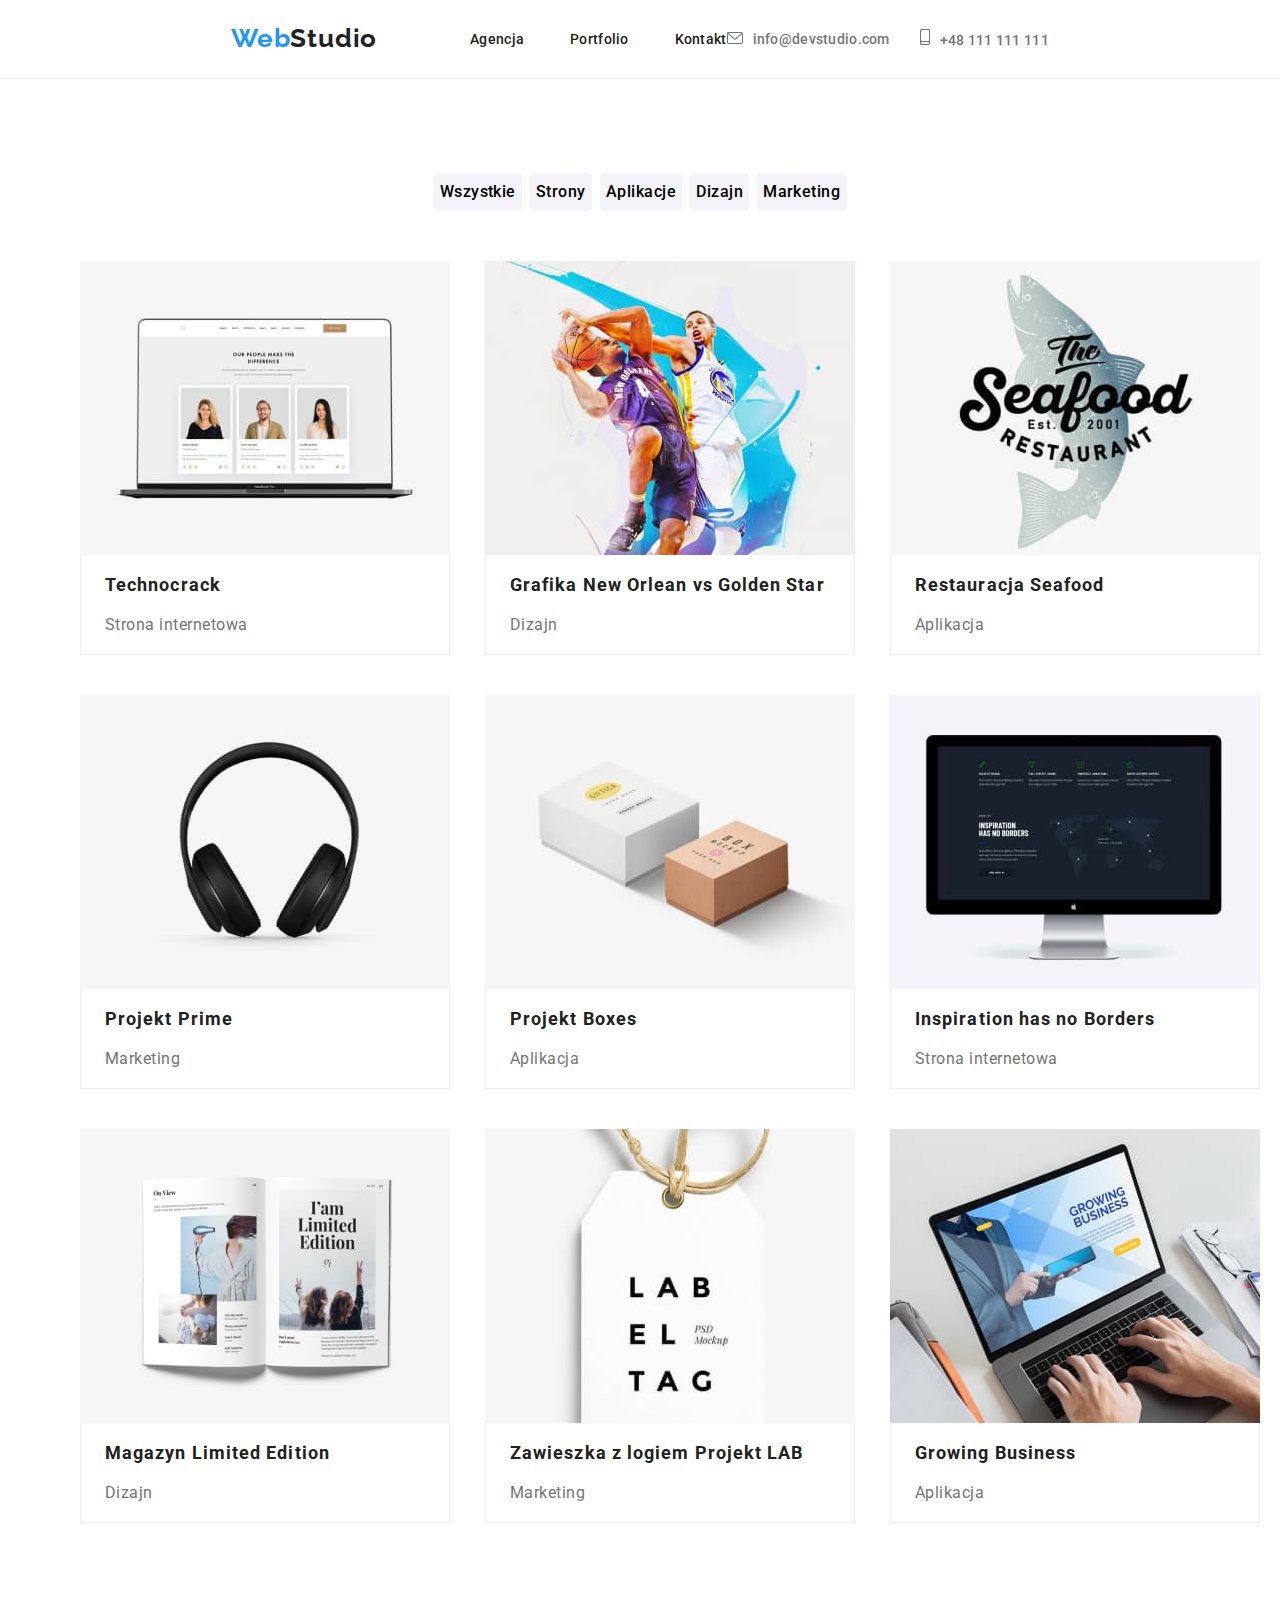
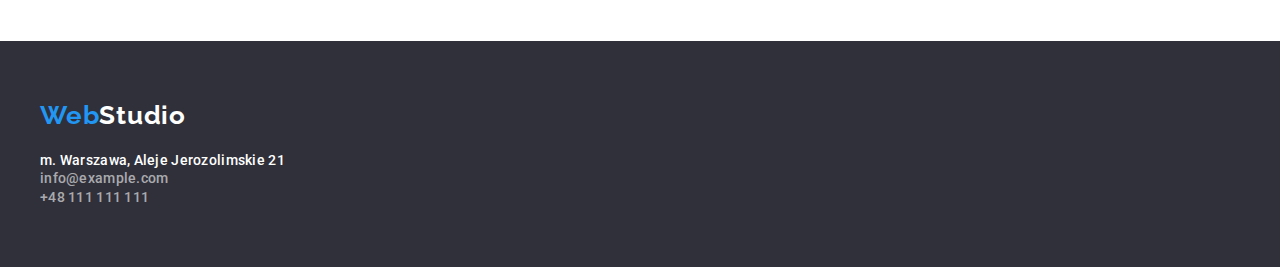
==== portfolio.html @ 0b1e1c38 "nagłówek" ====
<!DOCTYPE html>
<html lang="en">
<head>
    <meta charset="UTF-8">
    <meta http-equiv="X-UA-Compatible" content="IE=edge">
    <meta name="viewport" content="width=device-width, initial-scale=1.0">
    <title>Studio</title>
    <link rel="stylesheet" href="https://cdnjs.cloudflare.com/ajax/libs/modern-normalize/1.0.0/modern-normalize.min.css">
    <link rel="stylesheet" href="css/styles.css">
    <link rel="preconnect" href="https://fonts.googleapis.com">
    <link rel="preconnect" href="https://fonts.gstatic.com" crossorigin>
    <link href="https://fonts.googleapis.com/css2?family=Raleway:wght@700&family=Roboto:wght@400;500;700;900&display=swap" rel="stylesheet">
</head>
<body>
    <header class="head">
        <div class="container">
            <div class="logo">
                <a class="logo-black" href="index.html"><span class="logo-blue">Web</span>Studio</a>
            </div>
            <nav class="navigation">
                <ul class="navigation-list">
                    <li class="navigation-list-item"><a class="navigation-list-item-link" href="index.html">Agencja</a></li>
                    <li class="navigation-list-item"><a class="navigation-list-item-link" href="portfolio.html">Portfolio</a></li>
                    <li class="navigation-list-item"><a class="navigation-list-item-link" href="#">Kontakt</a></li>
                </ul>
            </nav>
            <a class="head-adress-link" href="mailto:info@devstudio.com">
                <svg class="head-icon" width="16" height="12">
                    <use href="../images/sprite.svg#icon-icon1head1" id="icon-icon1head1"></use>
                </svg>info@devstudio.com
            </a>
            <a class="head-adress-link" href="tel:+48111111111">
                <svg class="head-icon" width="10" height="16">
                     <use href="../images/sprite.svg#icon-icon1head2" id="icon-icon1head2"></use>
                 </svg>+48 111 111 111
            </a>
        </div>
    </header>
    <main>
<!--division:Buttons-->
        <section class="menu-buttons">
            <div class="container">
                <ul class="menu-buttons-list">
                    <li class="menu-buttons-list-item"><button class="button-portfolio" type="button">Wszystkie</button></li>
                    <li class="menu-buttons-list-item"><button class="button-portfolio" type="button">Strony</button></li>
                    <li class="menu-buttons-list-item"><button class="button-portfolio" type="button">Aplikacje</button></li>
                    <li class="menu-buttons-list-item"><button class="button-portfolio" type="button">Dizajn</button></li>
                    <li class="menu-buttons-list-item"><button class="button-portfolio" type="button">Marketing</button></li>
                </ul>
            </div>
        </section>
<!--division:Portfolio-->
        <section class="portfolio">   
            <div class="container">
                <ul class="portfolio-list">
                    <li class="portfolio-list-item">
                        <figure class="portfolio-list-item-tab">
                            <img class="portfolio-photo" src="images/img1computer.jpg" alt="Strona internetowa Technocrack" width='370' height='294'>
                            <figcaption class="portfolio-border">
                                <p class="portfolio-example">Technocrack</p>    
                                <p class="portfolio-description">Strona internetowa</p>
                            </figcaption>
                        </figure>
                    </li>
                    <li class="portfolio-list-item">
                        <figure class="portfolio-list-item-tab">
                            <img class="portfolio-photo" src="images/img2sport.jpg" alt="Grafika New Orlean vs Golden Star" width='370' height='294'>
                            <figcaption class="portfolio-border">
                                <p class="portfolio-example">Grafika New Orlean vs Golden Star</p>
                                <p class="portfolio-description">Dizajn</p>
                            </figcaption>
                        </figure>
                    </li>
                    <li class="portfolio-list-item">
                        <figure class="portfolio-list-item-tab">
                            <img class="portfolio-photo" src="images/img3fish.jpg" alt="Logo Restauracji Seafood" width='370' height='294'>
                            <figcaption class="portfolio-border">
                                <p class="portfolio-example">Restauracja Seafood</p>
                                <p class="portfolio-description">Aplikacja</p>
                            </figcaption>
                        </figure>
                    </li>
                    <li class="portfolio-list-item">
                        <figure class="portfolio-list-item-tab">
                            <img class="portfolio-photo" src="images/img4headphone.jpg" alt="Słuchwki - Projekt Prime" width='370' height='294'>
                            <figcaption class="portfolio-border">
                                <p class="portfolio-example">Projekt Prime</p>
                                <p class="portfolio-description">Marketing</p>
                                </figcaption>
                        </figure>
                    </li>
                    <li class="portfolio-list-item">
                        <figure class="portfolio-list-item-tab">
                            <img class="portfolio-photo" src="images/img5boxes.jpg" alt="Pudełka - Projekt Boxes" width='370' height='294'>
                            <figcaption class="portfolio-border">
                                <p class="portfolio-example" >Projekt Boxes</p>
                                <p class="portfolio-description">Aplikacja</p>
                            </figcaption>
                        </figure>
                    </li> 
                    <li class="portfolio-list-item">
                        <figure class="portfolio-list-item-tab">
                            <img class="portfolio-photo" src="images/img6monitor.jpg" alt=">Na ekranie monitora strona Projektu Inspiration has no Borders" width='370' height='294'>
                            <figcaption class="portfolio-border">
                                <p class="portfolio-example">Inspiration has no Borders</p>
                                <p class="portfolio-description">Strona internetowa</p>
                            </figcaption>
                        </figure>
                    </li>
                    <li class="portfolio-list-item">
                        <figure class="portfolio-list-item-tab">
                            <img class="portfolio-photo" src="images/img7book.jpg" alt="Otwarty magazyn Limited Edition" width='370' height='294'>
                            <figcaption class="portfolio-border">
                                <p class="portfolio-example">Magazyn Limited Edition</p>
                                <p class="portfolio-description">Dizajn</p>
                            </figcaption>
                        </figure>
                    </li>
                    <li class="portfolio-list-item">
                        <figure class="portfolio-list-item-tab">
                            <img class="portfolio-photo" src="images/img8label.jpg" alt="Zawieszka z logiem Projekt LAB" width='370' height='294'>
                            <figcaption class="portfolio-border">
                                <p class="portfolio-example">Zawieszka z logiem Projekt LAB</p>
                                <p class="portfolio-description">Marketing</p>
                            </figcaption>
                        </figure>
                    </li>
                    <li class="portfolio-list-item">
                        <figure class="portfolio-list-item-tab">
                            <img class="portfolio-photo" src="images/img9computer2.jpg" alt="Logotyp Growing Business na ekranie monitora" width='370' height='294'>
                            <figcaption class="portfolio-border">
                                <p class="portfolio-example">Growing Business</p>
                                <p class="portfolio-description">Aplikacja</p>
                            </figcaption>
                        </figure>
                    </li>
                </ul>
            </div>
        </section>
    </main>
    <!--FOOTER-->
    <footer class="foot">
        <div class="container">
            <section>
                <div class="logo-foot">
                    <a class="logo-white" href="index.html"><span class="logo-blue">Web</span>Studio</a>
                </div>
                <address>
                    <ul class="foot-list">
                        <li><a class="foot-adress" href="https://goo.gl/maps/iG8N9iNhBNZRM3RP8">m. Warszawa, Aleje Jerozolimskie 21</a></li>
                        <li><a class="foot-mail" href="mailto:info@example.com">info@example.com</a></li>
                        <li><a class="foot-phone-number" href="tel:+48111111111">+48 111 111 111</a></li>
                    </ul>
                </address>
            </section>
        </div>
    </footer>
</body>
</html>
---- css/styles.css ----
:root {
  --main-font: "Roboto", sans-serif;
  --secondary-font: "Raleway", sans-serif;
  --main-color: #212121;
  --secondary-color: #2196f3;
  --white-color: #ffffff;
  --grey-color: #757575;
  --background-color: #2f303a;
  --second-background-color: #F5F4FA;
  --footer-color: rgba(255, 255, 255, 0.6);
  --button-background-color: #f5f4fa;
  --main-button-box-shadow: 0px 4px 4px rgba(0, 0, 0, 0.15);
  --menu-button-box-shadow: 0px 3px 1px rgba(0, 0, 0, 0.1),
    0px 1px 2px rgba(0, 0, 0, 0.08),
    0px 2px 2px rgba(0, 0, 0, 0.12);
  --white-border-color: #eeeeee;
  --caption-shadow: rgba(0, 0, 0, 0.12),
    0px 1px 1px rgba(0, 0, 0, 0.14),
    0px 2px 1px rgba(0, 0, 0, 0.2);
}
body {
  font-family: var(--main-font);
  color: var(--main-color);
  font-style: normal;
  align-items: center;
}
h1,
h2,
h3,
h4,
h5,
h6 {
  margin: 0;
  padding: 0;
}

ul {
  padding: 0;
  margin: 0;
}

p {
  padding: 0;
  margin: 0;
}

img {
  display: block;
}
.container {
  width: 1200px;
  margin: 0 auto;
  align-items: center;
  justify-content: center
}
/*=====HEADER=====*/

.head {
  border-bottom: 1px solid var(--white-border-color)
}

.head .container{
  display: flex;
  align-items: center;
  
  margin-left:auto;
}
.logo {
  margin-right: 93px;
  padding-top: 24px;
  padding-bottom: 24px;  
 }
.logo-black {
  font-family: var(--secondary-font);
  font-weight: 700;
  font-size: 26px;
  line-height: 1,192;
  letter-spacing: 0.03em;
  text-decoration: none;
  color: var(--main-color);
}
.logo-blue {
  font-family: var(--secondary-font);
  font-weight: 700;
  font-size: 26px;
  line-height: 1,192;
  letter-spacing: 0.03em;
  text-decoration: none;
  color: var(--secondary-color);
}
.navigation {
  display: flex;
}
.navigation-list {
  list-style-type: none;
  text-decoration: none;
  display: flex;
  color: var(--main-color);
  }
.navigation-list .navigation-list-item:not(:last-child) {
  margin-right: 46px;
}
.navigation-list-item-link {
  font-weight: 500;
  font-size: 14px;
  line-height: 1,142;
  letter-spacing: 0.02em;
  text-decoration: none;
  color: var(--main-color);
}
.navigation-list-item-link:hover,
.navigation-list-item-link:focus,
.navigation-list-item-link:active {
  color: var(--secondary-color);
  text-decoration: none;
}
.head-adress{
  display: flex;
  padding-left: 345px;
  align-items: center;
  }
.head-adress-link:not(:last-child) {
  margin-right: 30px;
}
.head-adress-link {
  font-weight: 500;
  font-size: 14px;
  line-height: 1,142;
  letter-spacing: 0.02em;
  text-decoration: none;
  color: var(--grey-color);
}
.head-adress-link:hover,
.head-adress-link:focus,
.head-adress-link:active {
  color: var(--secondary-color);
}
.head-icon {
  display: inline-flex;
  align-items: center;
  justify-content: center;
  fill: var(--grey-color);
  margin-right: 10px;
}
.head-icon:hover,
.head-icon:focus {
  fill: var(--secondary-color);
}

/*====H2 to section=====*/

.heading-second-level {
  font-weight: 700;
  font-size: 36px;
  line-height: 1.143;
  padding-top: 94px;
  padding-bottom: 50px;
  list-style-type: none;
  text-decoration: none;
  padding-top: 94px;
  
}
/*=====section:EFEKTYWNE ROZWIĄZANIA DLA WASZEGO BIZNESU=======*/

.hero {
  background-color: var(--background-color);
  display: flex;
  padding-top: 200px;
  padding-bottom: 200px;
}
.hero .hero-content-title {
  width: 696px;
  text-align: center;
  margin-left: auto;
  margin-right: auto;
}
.hero-content {
  text-decoration: none;
  }
.hero-content-title {
  font-weight: 900;
  font-size: 44px;
  line-height: 1.363;
   letter-spacing: 0.06em;
  text-decoration: none;
  text-transform: uppercase;
  color: var(--white-color);
  
  padding-bottom: 30px; 
}
.hero-content-button {
  font-weight: 700;
  font-size: 16px;
  line-height: 1,185;
  width: 200px;
  height: 50px;
  color: var(--white-color);
  background-color: var(--secondary-color);
  box-shadow: var(--main-button-box-shadow);
  border-radius: 4px;
  border-style: none;
  cursor: pointer;
  align-items: center;
  text-align: center;
  display: block;
  letter-spacing: 0.06em;
  margin-right:auto;
    margin-left:auto;
  }

/*======division:paragraphs=======*/

.paragraphs {
  padding-top: 94px;
 }
.paragraphs-list {
  list-style-type: none;
  text-decoration: none;
  display: flex;
  justify-content: space-evenly;
}
.paragraphs-list-item {
  padding-right: 15px;
  padding-left: 15px;
}
.paragraphs-list-item-title {
  font-weight: 700;
  font-size: 14px;
  line-height: 1.143;
  text-transform: uppercase;
  letter-spacing: 0.03em;
}
.paragraphs-list-item-content {
  font-size: 14px;
  line-height: 1.714;
  text-transform: none;
  letter-spacing: 0.03em;
  color: var(--grey-color);
  margin-top: 10px;
}
/*======section:Czym się zajmujemy=======*/

.about-us-heading-second-level {
  font-weight: 700;
  font-size: 36px;
  line-height: 1.167;
  padding-top: 94px;
  padding-bottom: 50px;
  margin: 0 auto;
  list-style-type: none;
  text-decoration: none;
  padding-top: 94px;
  padding-left: 424px;
}
.about-us-title {
  font-weight: 700;
  font-size: 36px;
  line-height: 1.167;
  list-style-type: none;
  text-decoration: none;
  align-items: center;
  padding-bottom:  50px;
}
.about-us-list {
  display: flex;
  list-style-type: none;
  padding-bottom: 94px;
  }
.about-us-list-item{
  padding-right: 15px;
  padding-left: 15px;
  }

/*======section: Nasz zespół=======*/

.team {
  background-color: var(--second-background-color);
}
.team-heading-second-level {
  font-weight: 700;
  font-size: 36px;
  line-height: 1.167;
  padding-top: 94px;
  padding-bottom: 50px;
  margin: 0 auto;
  list-style-type: none;
  text-decoration: none;
  padding-top: 94px;
  padding-left: 496px;
}
.team-list {
  display: flex;
  justify-content: center;
  list-style: none;
  flex-basis: calc(100%/4-30px);
}
.team-list-item {
width: 270px;
justify-content: center;
display: flex;
margin-left: 15px;
margin-right: 15px;
}
.team-list-caption {
  height: 368px;
  width: 270px;
  border-radius: 0px 0px 4px 4px;
  box-shadow: 0px 1px 3px var(--caption-shadow);
  background: var(--white-color);
  margin-bottom: 30px;
  }
.team-list-name {
  font-weight: 500;
  font-size: 16px;
  line-height: 1,188;
  letter-spacing: 0.03em;
  text-align: center;
  margin:0;
  padding-top:30px;
  padding-bottom: 10px;
}
.team-list-position {
  font-size: 16px;
  line-height: 1,188;
  letter-spacing: 0.03em;
  color: var(--grey-color);
  text-align: center;
  margin:0;
  padding-bottom:30px;
  
}

/*=======footer=====================*/

.foot {
  background-color: var(--background-color);
  font-style: normal;
 }
.logo-foot{
  padding-top: 60px;
}
.logo-white {
  font-family: var(--secondary-font);
  font-weight: 700;
  font-size: 26px;
  line-height: 1,192;
  letter-spacing: 0.03em;
  text-decoration: none;
  color: var(--white-color);
}
.foot-list {
  list-style-type: none;
  padding-top: 20px;
  padding-bottom: 60px;

  display: flex;
  flex-direction: column;
}
.foot-adress {
  font-weight: 500;
  font-size: 14px;
  line-height: 1.333;
  letter-spacing: 0.02em;
  text-decoration: none;
  font-style: normal;
  color: var(--white-color);
}
.foot-adress:hover,
.foot-adress:focus,
.foot-adress:active {
  color: var(--secondary-color);
}
.foot-mail {
  font-weight: 500;
  font-size: 14px;
  line-height: 1.333;
  letter-spacing: 0.02em;
  text-decoration: none;
  font-style: normal;
  color: var(--footer-color);
}
.foot-mail:hover,
.foot-mail:focus,
.foot-mail:active {
  color: var(--secondary-color);
}
.foot-phone-number {
  font-weight: 500;
  font-size: 14px;
  line-height: 1.333;
  letter-spacing: 0.02em;
  text-decoration: none;
  font-style: normal;
  color: var(--footer-color);
}
.foot-phone-number:hover,
.foot-phone-number:focus,
.foot-phone-number:active {
  color: var(--secondary-color);
}

/*=========Portfolio buttons==========*/

.menu-buttons-list {
  list-style: none;
  display: flex;
  justify-content: center;
  padding-top: 94px;
  padding-bottom: 34px;
}
.menu-buttons-list-item:not(:last-child) {
  margin-right: 8px;
}
.button-portfolio {
  font-weight: 500;
  font-style: normal;
  font-size: 16px;
  line-height: 1.625;
  letter-spacing: 0.03em;
  width: auto;
  height: 38px;
  border-style: none;
  background-color: var(--button-background-color);
  border-radius: 4px;
  cursor: pointer;
}
.button-portfolio:hover,
.button-portfolio:focus {
  background-color: var(--secondary-color);
  box-shadow: var(--button-box-shadow);
  color: var(--white-color);
  cursor: pointer;
}


/*======divison portfolio====*/


.portfolio-list {
  list-style: none;
  font-style: normal;
  display: flex;
  flex-wrap: wrap;
  justify-content: space-between;
  padding-top: 0px;
  padding-bottom: 94px;
 
 }
.portfolio-list-item{
  width: 370px;
  height: 404px;
  color: var(--main-color);
  flex-basis: calc(100%/3 - 10px);
  margin-bottom: 30px;
}
.portfolio-border {
  border-left: 1px solid var(--white-border-color);
  border-bottom: 1px solid var(--white-border-color);
  border-right: 1px solid var(--white-border-color);
  width: 370px;
}
.portfolio-example {
  font-weight: 700;
  font-size: 18px;
  line-height: 2,000;
  letter-spacing: 0.06em;
  margin: 0;
  padding-top: 20px;
  padding-left: 24px;
}
.portfolio-description {
  font-size: 16px;
  line-height: 1,666;
  letter-spacing: 0.03em;
  color: var(--grey-color);
  text-align: left;
  margin: 0;
  padding-top: 20px;  
  padding-bottom: 20px;
  padding-left: 24px;
 
}
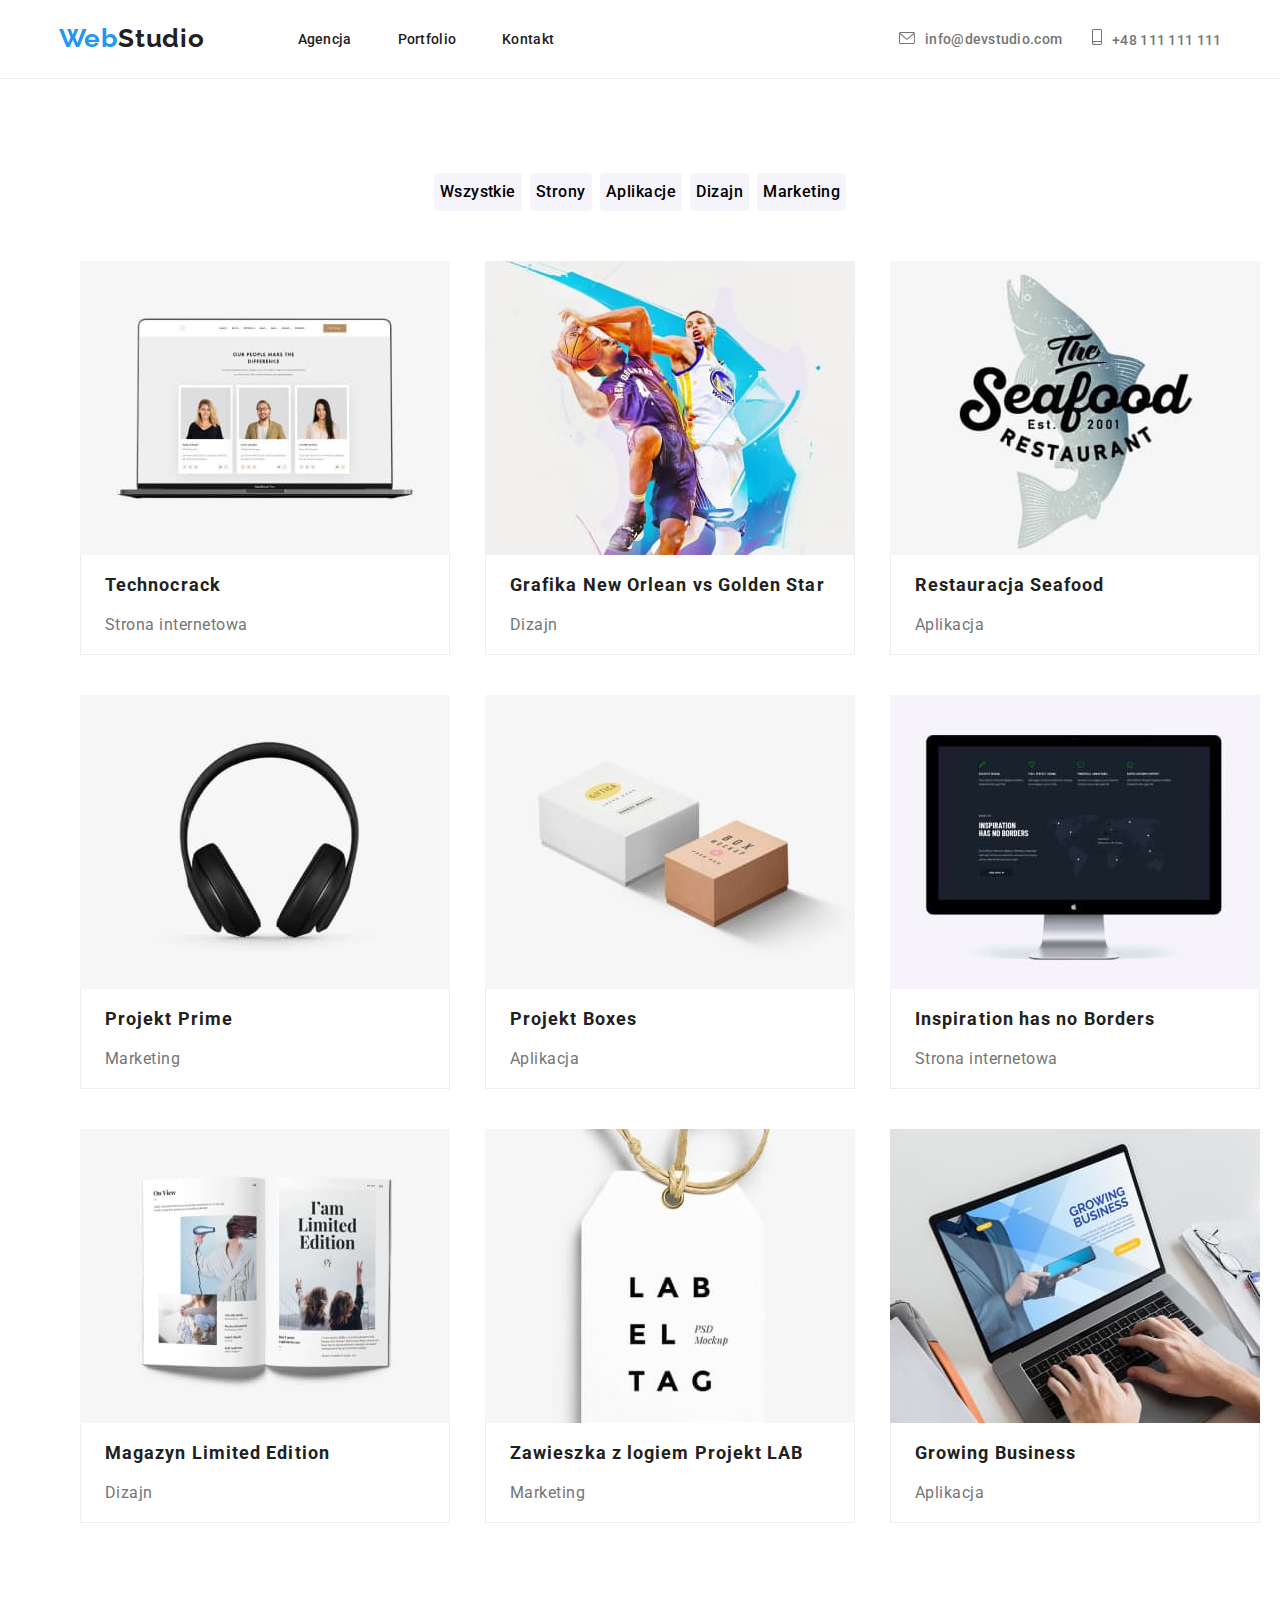
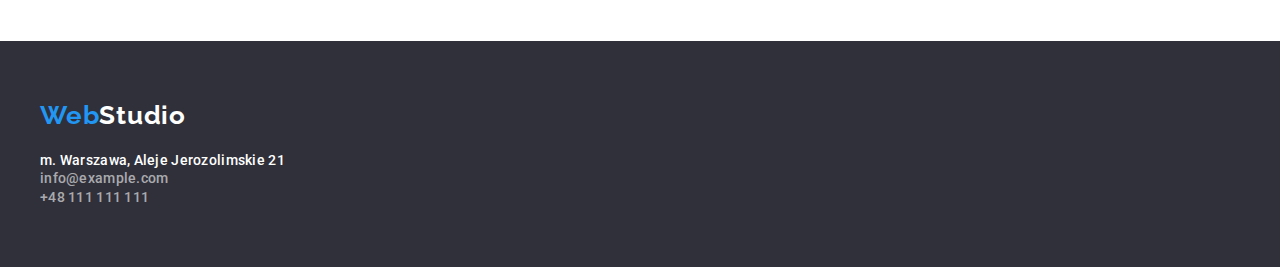
==== commit ce37bc3d: "poprawki stopki" ====
--- a/portfolio.html
+++ b/portfolio.html
@@ -20,22 +20,25 @@
             <nav class="navigation">
                 <ul class="navigation-list">
                     <li class="navigation-list-item"><a class="navigation-list-item-link" href="index.html">Agencja</a></li>
-                    <li class="navigation-list-item"><a class="navigation-list-item-link" href="portfolio.html">Portfolio</a></li>
+                    <li class="navigation-list-item"><a class="navigation-list-item-link"
+                            href="portfolio.html">Portfolio</a></li>
                     <li class="navigation-list-item"><a class="navigation-list-item-link" href="#">Kontakt</a></li>
                 </ul>
             </nav>
-            <a class="head-adress-link" href="mailto:info@devstudio.com">
-                <svg class="head-icon" width="16" height="12">
-                    <use href="../images/sprite.svg#icon-icon1head1" id="icon-icon1head1"></use>
-                </svg>info@devstudio.com
-            </a>
-            <a class="head-adress-link" href="tel:+48111111111">
-                <svg class="head-icon" width="10" height="16">
-                     <use href="../images/sprite.svg#icon-icon1head2" id="icon-icon1head2"></use>
-                 </svg>+48 111 111 111
-            </a>
+            <div class="head-adress">
+                <a class="head-adress-link" href="mailto:info@devstudio.com">
+                    <svg class="head-icon" width="16" height="12">
+                        <use href="../images/sprite.svg#icon-icon1head1" id="icon-icon1head1"></use>
+                    </svg>info@devstudio.com
+                </a>
+                <a class="head-adress-link" href="tel:+48111111111">
+                    <svg class="head-icon" width="10" height="16">
+                        <use href="../images/sprite.svg#icon-icon1head2"></use>
+                    </svg>+48 111 111 111
+                </a>
+            </div>
         </div>
-    </header>
+    </header> 
     <main>
 <!--division:Buttons-->
         <section class="menu-buttons">
--- a/css/styles.css
+++ b/css/styles.css
@@ -132,8 +132,12 @@
 }
 .head-adress-link:hover,
 .head-adress-link:focus,
-.head-adress-link:active {
-  color: var(--secondary-color);
+.head-adress-link:active,
+.head-icon:hover,
+.head-icon:focus,
+.head-icon:active {
+  color: var(--secondary-color);
+  fill: var(--secondary-color);
 }
 .head-icon {
   display: inline-flex;
@@ -141,10 +145,6 @@
   justify-content: center;
   fill: var(--grey-color);
   margin-right: 10px;
-}
-.head-icon:hover,
-.head-icon:focus {
-  fill: var(--secondary-color);
 }
 
 /*====H2 to section=====*/
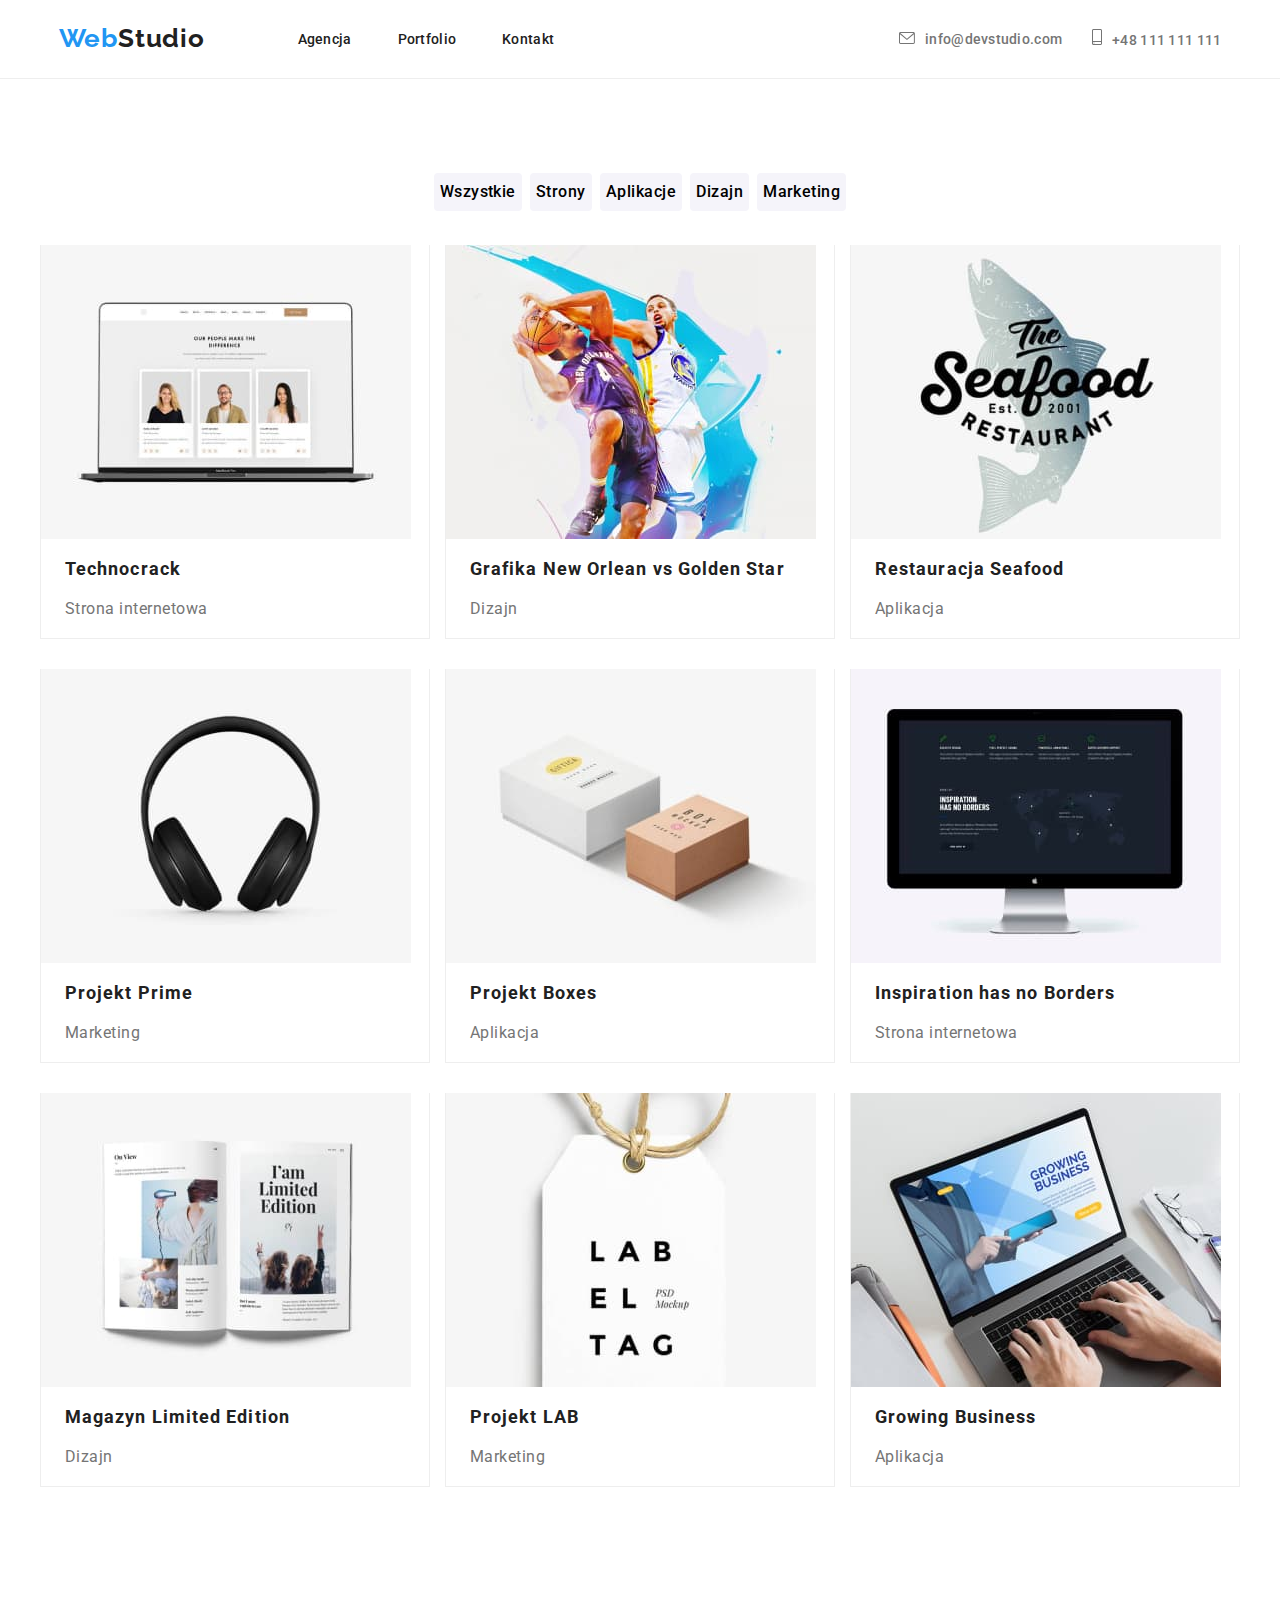
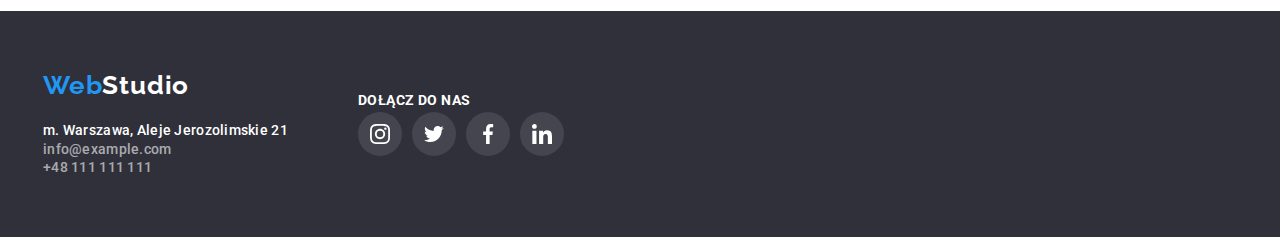
==== commit 4b26cc24: "zmiany w kodzie" ====
--- a/portfolio.html
+++ b/portfolio.html
@@ -25,18 +25,22 @@
                     <li class="navigation-list-item"><a class="navigation-list-item-link" href="#">Kontakt</a></li>
                 </ul>
             </nav>
-            <div class="head-adress">
-                <a class="head-adress-link" href="mailto:info@devstudio.com">
-                    <svg class="head-icon" width="16" height="12">
-                        <use href="../images/sprite.svg#icon-icon1head1" id="icon-icon1head1"></use>
-                    </svg>info@devstudio.com
-                </a>
-                <a class="head-adress-link" href="tel:+48111111111">
-                    <svg class="head-icon" width="10" height="16">
-                        <use href="../images/sprite.svg#icon-icon1head2"></use>
-                    </svg>+48 111 111 111
-                </a>
-            </div>
+            <ul class="head-adress-list">
+                <li class="head-adres-mail adress-link">
+                    <a class="head-adress-link" href="mailto:info@devstudio.com">
+                        <svg class="head-icon" width="16" height="12">
+                            <use href="../images/sprite.svg#icon-icon1head1" id="icon-icon1head1"></use>
+                        </svg>info@devstudio.com
+                    </a>
+                </li>
+                <li class="head-adres-phone" href="tel:+48111111111">
+                    <a class="head-adress-link"> 
+                        <svg class="head-icon" width="10" height="16">
+                            <use href="../images/sprite.svg#icon-icon1head2"></use>
+                        </svg>+48 111 111 111
+                    </a>
+                </li>    
+            </dul>
         </div>
     </header> 
     <main>
@@ -57,105 +61,117 @@
             <div class="container">
                 <ul class="portfolio-list">
                     <li class="portfolio-list-item">
-                        <figure class="portfolio-list-item-tab">
                             <img class="portfolio-photo" src="images/img1computer.jpg" alt="Strona internetowa Technocrack" width='370' height='294'>
-                            <figcaption class="portfolio-border">
-                                <p class="portfolio-example">Technocrack</p>    
-                                <p class="portfolio-description">Strona internetowa</p>
-                            </figcaption>
-                        </figure>
+                            <p class="portfolio-example">Technocrack</p>    
+                            <p class="portfolio-description">Strona internetowa</p>
                     </li>
                     <li class="portfolio-list-item">
-                        <figure class="portfolio-list-item-tab">
-                            <img class="portfolio-photo" src="images/img2sport.jpg" alt="Grafika New Orlean vs Golden Star" width='370' height='294'>
-                            <figcaption class="portfolio-border">
-                                <p class="portfolio-example">Grafika New Orlean vs Golden Star</p>
-                                <p class="portfolio-description">Dizajn</p>
-                            </figcaption>
-                        </figure>
+                        <img class="portfolio-photo" src="images/img2sport.jpg" alt="Grafika New Orlean vs Golden Star" width='370' height='294'>
+                        <p class="portfolio-example">Grafika New Orlean vs Golden Star</p>
+                        <p class="portfolio-description">Dizajn</p>
                     </li>
                     <li class="portfolio-list-item">
-                        <figure class="portfolio-list-item-tab">
-                            <img class="portfolio-photo" src="images/img3fish.jpg" alt="Logo Restauracji Seafood" width='370' height='294'>
-                            <figcaption class="portfolio-border">
-                                <p class="portfolio-example">Restauracja Seafood</p>
-                                <p class="portfolio-description">Aplikacja</p>
-                            </figcaption>
-                        </figure>
+                        <img class="portfolio-photo" src="images/img3fish.jpg" alt="Logo Restauracji Seafood" width='370' height='294'>
+                        <p class="portfolio-example">Restauracja Seafood</p>
+                        <p class="portfolio-description">Aplikacja</p>
                     </li>
                     <li class="portfolio-list-item">
-                        <figure class="portfolio-list-item-tab">
                             <img class="portfolio-photo" src="images/img4headphone.jpg" alt="Słuchwki - Projekt Prime" width='370' height='294'>
-                            <figcaption class="portfolio-border">
-                                <p class="portfolio-example">Projekt Prime</p>
-                                <p class="portfolio-description">Marketing</p>
-                                </figcaption>
-                        </figure>
+                            <p class="portfolio-example">Projekt Prime</p>
+                            <p class="portfolio-description">Marketing</p>
                     </li>
                     <li class="portfolio-list-item">
-                        <figure class="portfolio-list-item-tab">
                             <img class="portfolio-photo" src="images/img5boxes.jpg" alt="Pudełka - Projekt Boxes" width='370' height='294'>
-                            <figcaption class="portfolio-border">
                                 <p class="portfolio-example" >Projekt Boxes</p>
                                 <p class="portfolio-description">Aplikacja</p>
-                            </figcaption>
-                        </figure>
                     </li> 
                     <li class="portfolio-list-item">
-                        <figure class="portfolio-list-item-tab">
+                        
                             <img class="portfolio-photo" src="images/img6monitor.jpg" alt=">Na ekranie monitora strona Projektu Inspiration has no Borders" width='370' height='294'>
-                            <figcaption class="portfolio-border">
+                            
                                 <p class="portfolio-example">Inspiration has no Borders</p>
                                 <p class="portfolio-description">Strona internetowa</p>
-                            </figcaption>
-                        </figure>
+                           
+                        
                     </li>
                     <li class="portfolio-list-item">
-                        <figure class="portfolio-list-item-tab">
+                       
                             <img class="portfolio-photo" src="images/img7book.jpg" alt="Otwarty magazyn Limited Edition" width='370' height='294'>
-                            <figcaption class="portfolio-border">
+                            
                                 <p class="portfolio-example">Magazyn Limited Edition</p>
                                 <p class="portfolio-description">Dizajn</p>
-                            </figcaption>
-                        </figure>
+
                     </li>
                     <li class="portfolio-list-item">
-                        <figure class="portfolio-list-item-tab">
+                      
                             <img class="portfolio-photo" src="images/img8label.jpg" alt="Zawieszka z logiem Projekt LAB" width='370' height='294'>
-                            <figcaption class="portfolio-border">
-                                <p class="portfolio-example">Zawieszka z logiem Projekt LAB</p>
+                         
+                                <p class="portfolio-example">Projekt LAB</p>
                                 <p class="portfolio-description">Marketing</p>
-                            </figcaption>
-                        </figure>
+                            
                     </li>
                     <li class="portfolio-list-item">
-                        <figure class="portfolio-list-item-tab">
+                        
                             <img class="portfolio-photo" src="images/img9computer2.jpg" alt="Logotyp Growing Business na ekranie monitora" width='370' height='294'>
-                            <figcaption class="portfolio-border">
+                           
                                 <p class="portfolio-example">Growing Business</p>
                                 <p class="portfolio-description">Aplikacja</p>
-                            </figcaption>
-                        </figure>
+                          
+                       
                     </li>
                 </ul>
             </div>
         </section>
     </main>
     <!--FOOTER-->
-    <footer class="foot">
-        <div class="container">
-            <section>
+    <footer class="foot section">
+        <div class="container foot-div">
+            <div class="foot-navigation">
                 <div class="logo-foot">
                     <a class="logo-white" href="index.html"><span class="logo-blue">Web</span>Studio</a>
                 </div>
                 <address>
                     <ul class="foot-list">
-                        <li><a class="foot-adress" href="https://goo.gl/maps/iG8N9iNhBNZRM3RP8">m. Warszawa, Aleje Jerozolimskie 21</a></li>
+                        <li><a class="foot-adress" href="https://goo.gl/maps/iG8N9iNhBNZRM3RP8">m. Warszawa, Aleje
+                                Jerozolimskie 21</a></li>
                         <li><a class="foot-mail" href="mailto:info@example.com">info@example.com</a></li>
                         <li><a class="foot-phone-number" href="tel:+48111111111">+48 111 111 111</a></li>
                     </ul>
                 </address>
-            </section>
+            </div>
+            <div class="foot-social-media">
+                <p class="foot-social-media-caption">DOŁĄCZ DO NAS</p>
+                <ul class="foot-social-media-list">
+                    <li class="foot-social-media-list-item">
+                        <a class="foot-social-media-list-link" href="#">
+                            <svg class="foot-icon" width="20" height="20">
+                                <use href="../images/sprite.svg#icon-icon3socialmedia1"></use>
+                            </svg>
+                        </a>
+                    </li>
+                    <li class="foot-social-media-list-item">
+                        <a class="foot-social-media-list-link" href="#">
+                            <svg class="foot-icon" width="20" height="20">
+                                <use href="../images/sprite.svg#icon-icon3socialmedia2"></use>
+                            </svg>
+                        </a>
+                    </li>
+                    <li class="foot-social-media-list-item">
+                        <a class="foot-social-media-list-link" href="#">
+                            <svg class="foot-icon" width="20" height="20">
+                                <use href="../images/sprite.svg#icon-icon3socialmedia3"></use>
+                            </svg>
+                        </a>
+                    </li>
+                    <li class="foot-social-media-list-item">
+                        <a class="foot-social-media-list-link" href="#">
+                            <svg class="foot-icon" width="20" height="20">
+                                <use href="../images/sprite.svg#icon-icon3socialmedia4"></use>
+                            </svg>
+                        </a>
+                    </li>
+                </ul>
+            </div>
         </div>
     </footer>
 </body>
--- a/css/styles.css
+++ b/css/styles.css
@@ -17,6 +17,11 @@
   --caption-shadow: rgba(0, 0, 0, 0.12),
     0px 1px 1px rgba(0, 0, 0, 0.14),
     0px 2px 1px rgba(0, 0, 0, 0.2);
+   --icon-first-color: #AFB1B8;
+  --icon-second-color: rgba(255, 255, 255, 0.1);
+  --portfolio-shadow: 0px 1px 1px rgba(0, 0, 0, 0.12),
+    0px 4px 4px rgba(0, 0, 0, 0.06),
+    1px 4px 6px rgba(0, 0, 0, 0.16);
 }
 body {
   font-family: var(--main-font);
@@ -51,7 +56,7 @@
   width: 1200px;
   margin: 0 auto;
   align-items: center;
-  justify-content: center
+  justify-content: center;
 }
 /*=====HEADER=====*/
 
@@ -114,12 +119,14 @@
   color: var(--secondary-color);
   text-decoration: none;
 }
-.head-adress{
+.head-adress-list{
   display: flex;
   padding-left: 345px;
   align-items: center;
+  list-style-type: none;
+  text-decoration: none;
   }
-.head-adress-link:not(:last-child) {
+.adress-link:not(:last-child) {
   margin-right: 30px;
 }
 .head-adress-link {
@@ -163,10 +170,17 @@
 /*=====section:EFEKTYWNE ROZWIĄZANIA DLA WASZEGO BIZNESU=======*/
 
 .hero {
-  background-color: var(--background-color);
-  display: flex;
+  display: flex;
+  max-width: 1600px;
   padding-top: 200px;
   padding-bottom: 200px;
+  background-size: cover;
+  align-items: center;
+  margin-left: auto;
+  margin-right: auto;
+  background-repeat: no-repeat;
+  background-image:linear-gradient(rgba(47, 48, 58, 0.4),rgba(47, 48, 58, 0.4)), url("../images/imgbackground1.jpg");
+  
 }
 .hero .hero-content-title {
   width: 696px;
@@ -176,16 +190,16 @@
 }
 .hero-content {
   text-decoration: none;
+
   }
 .hero-content-title {
   font-weight: 900;
   font-size: 44px;
   line-height: 1.363;
-   letter-spacing: 0.06em;
+  letter-spacing: 0.06em;
   text-decoration: none;
   text-transform: uppercase;
   color: var(--white-color);
-  
   padding-bottom: 30px; 
 }
 .hero-content-button {
@@ -205,7 +219,7 @@
   display: block;
   letter-spacing: 0.06em;
   margin-right:auto;
-    margin-left:auto;
+  margin-left:auto;
   }
 
 /*======division:paragraphs=======*/
@@ -237,6 +251,15 @@
   letter-spacing: 0.03em;
   color: var(--grey-color);
   margin-top: 10px;
+}
+.paragraphs-list-icon {
+  width: 270px;
+  height: 120px;
+  background-color: var(--second-background-color);
+  display: flex;
+  justify-content: center;
+  align-items: center;
+  margin-bottom: 30px;
 }
 /*======section:Czym się zajmujemy=======*/
 
@@ -290,7 +313,7 @@
 }
 .team-list {
   display: flex;
-  justify-content: center;
+  justify-content: space-evenly;
   list-style: none;
   flex-basis: calc(100%/4-30px);
 }
@@ -300,15 +323,16 @@
 display: flex;
 margin-left: 15px;
 margin-right: 15px;
+
+margin-bottom: 30px;
 }
 .team-list-caption {
-  height: 368px;
+  height: auto;
   width: 270px;
-  border-radius: 0px 0px 4px 4px;
-  box-shadow: 0px 1px 3px var(--caption-shadow);
-  background: var(--white-color);
-  margin-bottom: 30px;
-  }
+ border-radius: 0px 0px 4px 4px;
+box-shadow: 0px 1px 3px var(--caption-shadow);
+background: var(--white-color); 
+}
 .team-list-name {
   font-weight: 500;
   font-size: 16px;
@@ -327,7 +351,67 @@
   text-align: center;
   margin:0;
   padding-bottom:30px;
-  
+}
+.team-social-media {
+  display: flex;
+  justify-content: space-evenly;
+  align-content: center;
+  padding-bottom: 30px;
+}
+.team-list-link{
+   display: flex;
+  align-items: center;
+  justify-content: center;
+  width: 44px;
+  height: 44px;
+  background-color: var(--white-color);
+  border-radius: 50%;
+  fill: var(--icon-first-color);
+
+}
+.team-list-link:focus, .team-list-link:hover {
+  background-color: var(--secondary-color);
+  fill: var(--white-color);  
+}
+
+/*=======section:Nasi klienci================*/
+
+.our-clients-second-level {
+font-weight: 700;
+font-size: 36px;
+line-height: 1,167;
+text-align: center;
+letter-spacing: 0.03em;
+padding-top: 94px;
+padding-bottom: 50px;
+}
+.our-clients-list {
+  display: flex;
+  align-items: center;
+  justify-content: space-evenly;
+  list-style-type: none;
+  padding-bottom: 94px;
+ 
+}
+.our-clients-list-link {
+  border: 1px solid var(--icon-first-color);
+  border-radius: 4px;
+  width: 170px;
+  height: 92px;
+  display: flex;
+  align-items: center;
+  justify-content: space-evenly;
+    fill: var(--icon-first-color);
+}
+.client-icon {
+  width: 106px;
+  height: 60px;
+
+}
+
+.our-clients-list-link:hover, .our-clients-list-link:focus {
+  fill: var(--secondary-color);
+  border: 1px solid var(--secondary-color);
 }
 
 /*=======footer=====================*/
@@ -336,6 +420,14 @@
   background-color: var(--background-color);
   font-style: normal;
  }
+.foot .container {
+  display: flex;
+  align-items: center;
+}
+.foot-div {
+  display: inline-block;
+  margin: auto;
+}
 .logo-foot{
   padding-top: 60px;
 }
@@ -398,7 +490,49 @@
 .foot-phone-number:active {
   color: var(--secondary-color);
 }
-
+.foot-social-media {
+    padding-left: 70px;
+  padding-right: 663px;
+}
+.foot-social-media-list{
+  list-style: none;
+  display: flex;
+  padding-top: 20px;
+}
+.foot-social-media-list-item {
+  padding-right: 10px;
+}
+
+
+
+.foot-social-media-caption{
+  font-weight: 700;
+  font-size: 14px;
+  line-height: 16px;
+  letter-spacing: 0.03em;
+  text-transform: uppercase;
+  position: absolute;
+  color: var(--white-color);
+  margin: 0px;
+  padding-bottom: 20px;
+}
+.foot-social-media-list-link { 
+  display: flex;
+  align-items: center;
+  justify-content: space-evenly;
+  width: 44px;
+  height: 44px;
+  background-color: var(--icon-second-color);
+  border-radius: 50%;
+  fill: var(--white-color);
+  list-style-type: none;
+  }
+.foot-social-media-list-link:focus,
+.foot-social-media-list-link:hover {
+  background-color: var(--secondary-color);
+  fill: var(--white-color);
+
+}
 /*=========Portfolio buttons==========*/
 
 .menu-buttons-list {
@@ -444,29 +578,33 @@
   justify-content: space-between;
   padding-top: 0px;
   padding-bottom: 94px;
+
+ 
  
  }
 .portfolio-list-item{
+ 
   width: 370px;
-  height: 404px;
   color: var(--main-color);
   flex-basis: calc(100%/3 - 10px);
   margin-bottom: 30px;
-}
-.portfolio-border {
   border-left: 1px solid var(--white-border-color);
   border-bottom: 1px solid var(--white-border-color);
   border-right: 1px solid var(--white-border-color);
-  width: 370px;
-}
+}
+
+
+
 .portfolio-example {
   font-weight: 700;
   font-size: 18px;
   line-height: 2,000;
   letter-spacing: 0.06em;
-  margin: 0;
-  padding-top: 20px;
-  padding-left: 24px;
+  margin-top: 20px;
+  margin-left: 24px;
+
+  
+ 
 }
 .portfolio-description {
   font-size: 16px;
@@ -474,9 +612,14 @@
   letter-spacing: 0.03em;
   color: var(--grey-color);
   text-align: left;
-  margin: 0;
-  padding-top: 20px;  
-  padding-bottom: 20px;
-  padding-left: 24px;
- 
-}
+
+
+  margin-top: 20px;  
+  margin-bottom: 20px;
+  margin-left: 24px;
+
+}
+.portfolio-list-item:hover, .portfolio-list-item:focus {
+
+  box-shadow: var(--portfolio-shadow);
+}
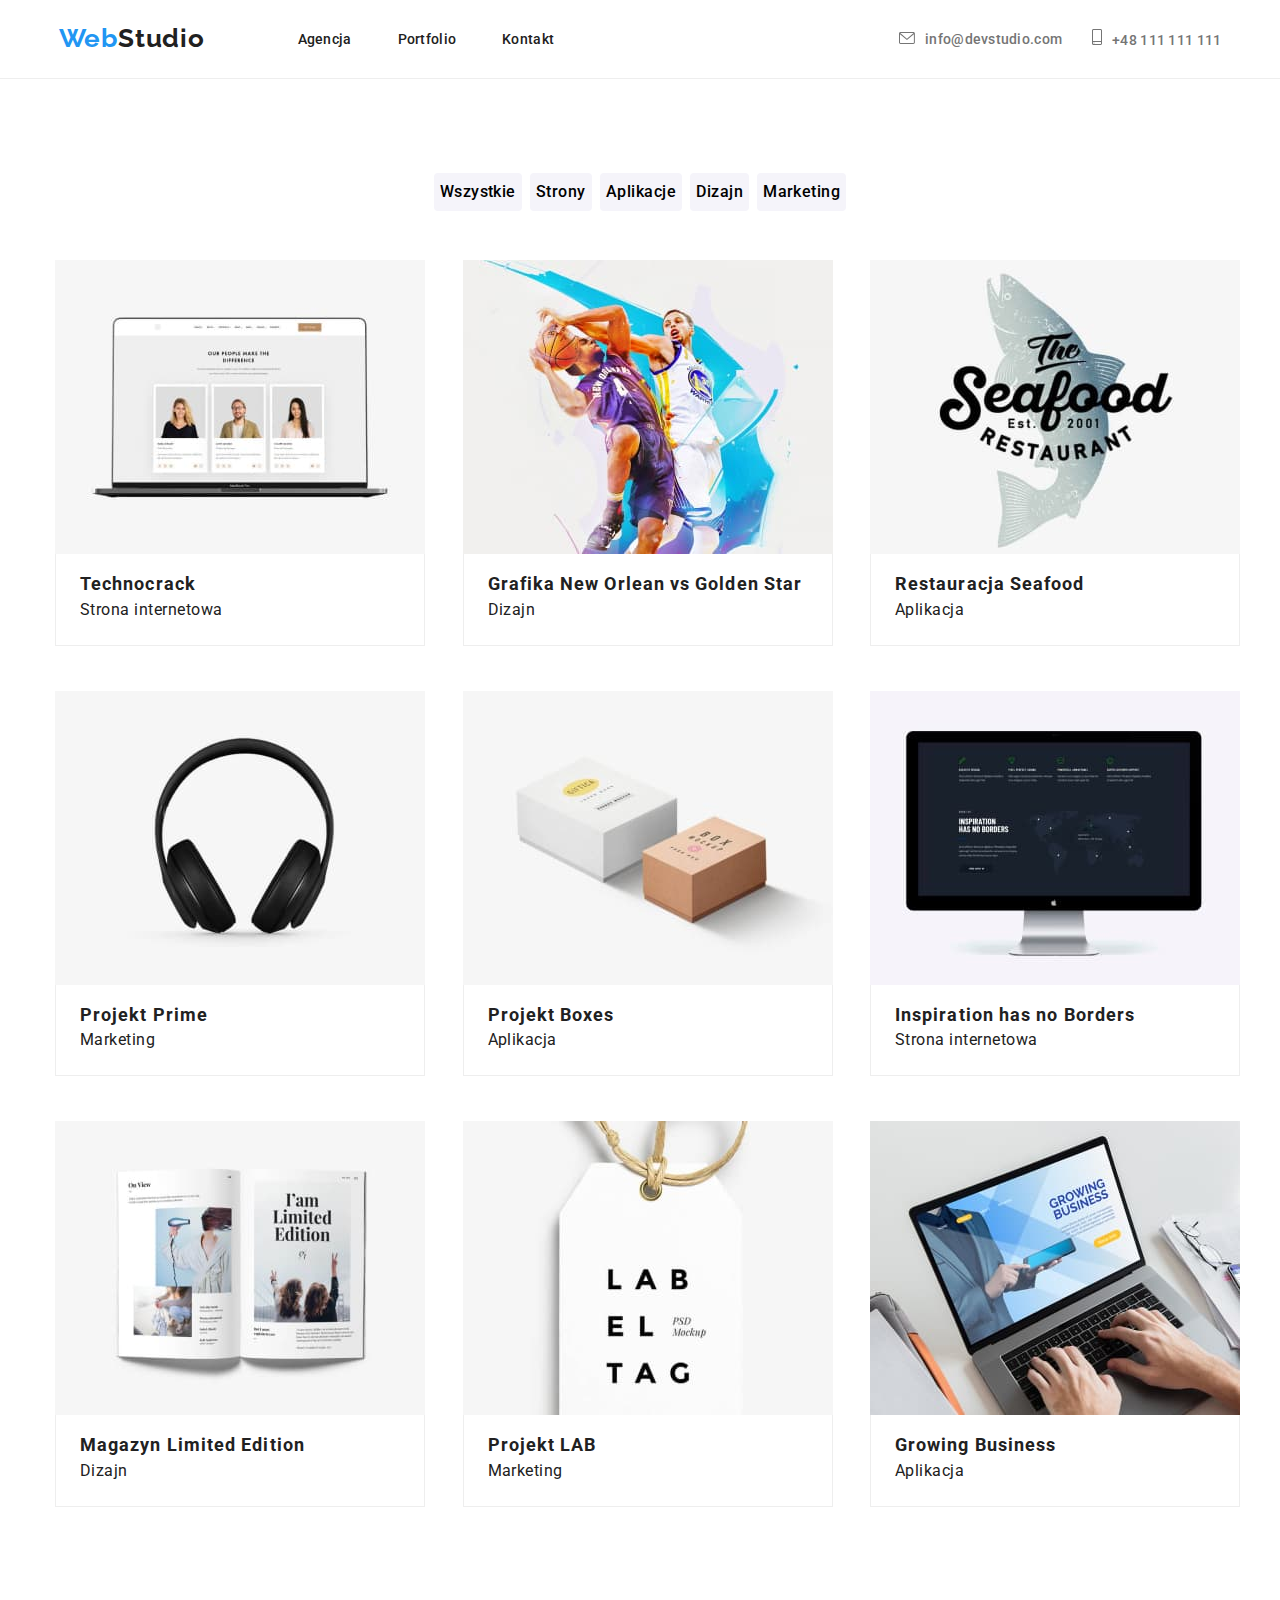
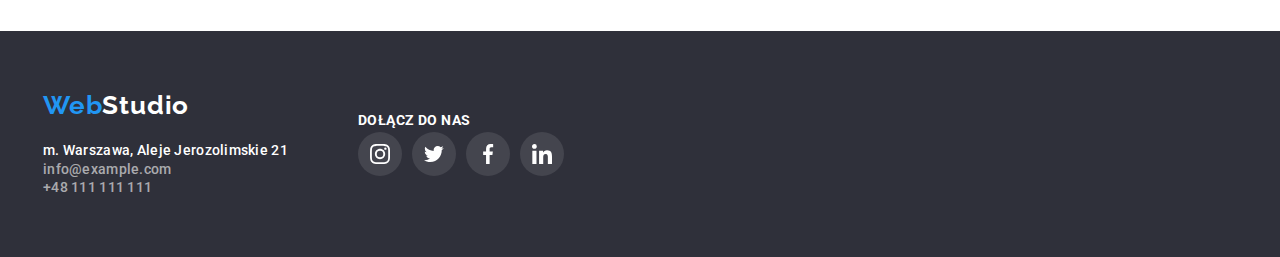
==== commit 529faa96: "poprawki" ====
--- a/portfolio.html
+++ b/portfolio.html
@@ -29,14 +29,14 @@
                 <li class="head-adres-mail adress-link">
                     <a class="head-adress-link" href="mailto:info@devstudio.com">
                         <svg class="head-icon" width="16" height="12">
-                            <use href="../images/sprite.svg#icon-icon1head1" id="icon-icon1head1"></use>
+                            <use href="./images/sprite.svg#icon-icon1head1" id="icon-icon1head1"></use>
                         </svg>info@devstudio.com
                     </a>
                 </li>
-                <li class="head-adres-phone" href="tel:+48111111111">
-                    <a class="head-adress-link"> 
+                <li class="head-adres-phone">
+                    <a class="head-adress-link" href="tel:+48111111111"> 
                         <svg class="head-icon" width="10" height="16">
-                            <use href="../images/sprite.svg#icon-icon1head2"></use>
+                            <use href="./images/sprite.svg#icon-icon1head2"></use>
                         </svg>+48 111 111 111
                     </a>
                 </li>    
@@ -61,63 +61,67 @@
             <div class="container">
                 <ul class="portfolio-list">
                     <li class="portfolio-list-item">
-                            <img class="portfolio-photo" src="images/img1computer.jpg" alt="Strona internetowa Technocrack" width='370' height='294'>
+                        <img class="portfolio-photo" src="images/img1computer.jpg" alt="Strona internetowa Technocrack" width='370' height='294'>
+                        <figcaption class="portfolio-border">
                             <p class="portfolio-example">Technocrack</p>    
                             <p class="portfolio-description">Strona internetowa</p>
+                        </figcaption>    
                     </li>
                     <li class="portfolio-list-item">
                         <img class="portfolio-photo" src="images/img2sport.jpg" alt="Grafika New Orlean vs Golden Star" width='370' height='294'>
-                        <p class="portfolio-example">Grafika New Orlean vs Golden Star</p>
-                        <p class="portfolio-description">Dizajn</p>
+                        <figcaption class="portfolio-border">
+                            <p class="portfolio-example">Grafika New Orlean vs Golden Star</p>
+                            <p class="portfolio-description">Dizajn</p>
+                        </figcaption>
                     </li>
                     <li class="portfolio-list-item">
                         <img class="portfolio-photo" src="images/img3fish.jpg" alt="Logo Restauracji Seafood" width='370' height='294'>
-                        <p class="portfolio-example">Restauracja Seafood</p>
-                        <p class="portfolio-description">Aplikacja</p>
+                        <figcaption class="portfolio-border">
+                            <p class="portfolio-example">Restauracja Seafood</p>
+                            <p class="portfolio-description">Aplikacja</p>
+                        </figcaption>
                     </li>
                     <li class="portfolio-list-item">
-                            <img class="portfolio-photo" src="images/img4headphone.jpg" alt="Słuchwki - Projekt Prime" width='370' height='294'>
+                        <img class="portfolio-photo" src="images/img4headphone.jpg" alt="Słuchwki - Projekt Prime" width='370' height='294'>
+                        <figcaption class="portfolio-border">
                             <p class="portfolio-example">Projekt Prime</p>
                             <p class="portfolio-description">Marketing</p>
+                        </figcaption>
                     </li>
                     <li class="portfolio-list-item">
-                            <img class="portfolio-photo" src="images/img5boxes.jpg" alt="Pudełka - Projekt Boxes" width='370' height='294'>
-                                <p class="portfolio-example" >Projekt Boxes</p>
-                                <p class="portfolio-description">Aplikacja</p>
+                        <img class="portfolio-photo" src="images/img5boxes.jpg" alt="Pudełka - Projekt Boxes" width='370' height='294'>
+                        <figcaption class="portfolio-border">
+                            <p class="portfolio-example" >Projekt Boxes</p>
+                            <p class="portfolio-description">Aplikacja</p>
+                        </figcaption>        
                     </li> 
                     <li class="portfolio-list-item">
-                        
-                            <img class="portfolio-photo" src="images/img6monitor.jpg" alt=">Na ekranie monitora strona Projektu Inspiration has no Borders" width='370' height='294'>
-                            
-                                <p class="portfolio-example">Inspiration has no Borders</p>
-                                <p class="portfolio-description">Strona internetowa</p>
-                           
-                        
+                        <img class="portfolio-photo" src="images/img6monitor.jpg" alt=">Na ekranie monitora strona Projektu Inspiration has no Borders" width='370' height='294'>
+                        <figcaption class="portfolio-border">
+                            <p class="portfolio-example">Inspiration has no Borders</p>
+                            <p class="portfolio-description">Strona internetowa</p>
+                        </figcaption>   
                     </li>
                     <li class="portfolio-list-item">
-                       
-                            <img class="portfolio-photo" src="images/img7book.jpg" alt="Otwarty magazyn Limited Edition" width='370' height='294'>
-                            
-                                <p class="portfolio-example">Magazyn Limited Edition</p>
-                                <p class="portfolio-description">Dizajn</p>
-
+                        <img class="portfolio-photo" src="images/img7book.jpg" alt="Otwarty magazyn Limited Edition" width='370' height='294'>
+                        <figcaption class="portfolio-border">   
+                            <p class="portfolio-example">Magazyn Limited Edition</p>
+                            <p class="portfolio-description">Dizajn</p>
+                        </figcaption>
                     </li>
                     <li class="portfolio-list-item">
-                      
-                            <img class="portfolio-photo" src="images/img8label.jpg" alt="Zawieszka z logiem Projekt LAB" width='370' height='294'>
-                         
+                        <img class="portfolio-photo" src="images/img8label.jpg" alt="Zawieszka z logiem Projekt LAB" width='370' height='294'>
+                        <figcaption class="portfolio-border">
                                 <p class="portfolio-example">Projekt LAB</p>
                                 <p class="portfolio-description">Marketing</p>
-                            
+                        </figcaption>
                     </li>
                     <li class="portfolio-list-item">
-                        
-                            <img class="portfolio-photo" src="images/img9computer2.jpg" alt="Logotyp Growing Business na ekranie monitora" width='370' height='294'>
-                           
+                        <img class="portfolio-photo" src="images/img9computer2.jpg" alt="Logotyp Growing Business na ekranie monitora" width='370' height='294'>
+                        <figcaption class="portfolio-border">
                                 <p class="portfolio-example">Growing Business</p>
                                 <p class="portfolio-description">Aplikacja</p>
-                          
-                       
+                        </figcaption>
                     </li>
                 </ul>
             </div>
@@ -145,28 +149,28 @@
                     <li class="foot-social-media-list-item">
                         <a class="foot-social-media-list-link" href="#">
                             <svg class="foot-icon" width="20" height="20">
-                                <use href="../images/sprite.svg#icon-icon3socialmedia1"></use>
+                                <use href="./images/sprite.svg#icon-icon3socialmedia1"></use>
                             </svg>
                         </a>
                     </li>
                     <li class="foot-social-media-list-item">
                         <a class="foot-social-media-list-link" href="#">
                             <svg class="foot-icon" width="20" height="20">
-                                <use href="../images/sprite.svg#icon-icon3socialmedia2"></use>
+                                <use href="./images/sprite.svg#icon-icon3socialmedia2"></use>
                             </svg>
                         </a>
                     </li>
                     <li class="foot-social-media-list-item">
                         <a class="foot-social-media-list-link" href="#">
                             <svg class="foot-icon" width="20" height="20">
-                                <use href="../images/sprite.svg#icon-icon3socialmedia3"></use>
+                                <use href="./images/sprite.svg#icon-icon3socialmedia3"></use>
                             </svg>
                         </a>
                     </li>
                     <li class="foot-social-media-list-item">
                         <a class="foot-social-media-list-link" href="#">
                             <svg class="foot-icon" width="20" height="20">
-                                <use href="../images/sprite.svg#icon-icon3socialmedia4"></use>
+                                <use href="./images/sprite.svg#icon-icon3socialmedia4"></use>
                             </svg>
                         </a>
                     </li>
--- a/css/styles.css
+++ b/css/styles.css
@@ -17,7 +17,7 @@
   --caption-shadow: rgba(0, 0, 0, 0.12),
     0px 1px 1px rgba(0, 0, 0, 0.14),
     0px 2px 1px rgba(0, 0, 0, 0.2);
-   --icon-first-color: #AFB1B8;
+  --icon-first-color: #AFB1B8;
   --icon-second-color: rgba(255, 255, 255, 0.1);
   --portfolio-shadow: 0px 1px 1px rgba(0, 0, 0, 0.12),
     0px 4px 4px rgba(0, 0, 0, 0.06),
@@ -38,17 +38,14 @@
   margin: 0;
   padding: 0;
 }
-
 ul {
   padding: 0;
   margin: 0;
 }
-
 p {
   padding: 0;
   margin: 0;
 }
-
 img {
   display: block;
 }
@@ -63,11 +60,9 @@
 .head {
   border-bottom: 1px solid var(--white-border-color)
 }
-
 .head .container{
   display: flex;
   align-items: center;
-  
   margin-left:auto;
 }
 .logo {
@@ -138,6 +133,7 @@
   color: var(--grey-color);
 }
 .head-adress-link:hover,
+.head-adress-link:hover .head-icon,
 .head-adress-link:focus,
 .head-adress-link:active,
 .head-icon:hover,
@@ -569,57 +565,46 @@
 
 /*======divison portfolio====*/
 
-
 .portfolio-list {
-  list-style: none;
-  font-style: normal;
+  list-style-type: none;
   display: flex;
   flex-wrap: wrap;
   justify-content: space-between;
-  padding-top: 0px;
-  padding-bottom: 94px;
-
- 
- 
- }
-.portfolio-list-item{
- 
-  width: 370px;
-  color: var(--main-color);
-  flex-basis: calc(100%/3 - 10px);
+  margin-bottom: 94px;
+}
+.portfolio-list-item {
+  margin-left: 15px;
+  margin-top: 15px;
   margin-bottom: 30px;
+  flex-basis: calc(100% / 3 - 30px);
+  max-width: 370px;
+}
+.portfolio-list-item:hover,
+.portfolio-list-item:focus {
+  cursor: pointer;
+  box-shadow: var(--portfolio-shadow);
+
+}
+.portfolio-border {
   border-left: 1px solid var(--white-border-color);
   border-bottom: 1px solid var(--white-border-color);
   border-right: 1px solid var(--white-border-color);
-}
-
-
-
+  width: 370px;
+}
 .portfolio-example {
   font-weight: 700;
   font-size: 18px;
   line-height: 2,000;
   letter-spacing: 0.06em;
-  margin-top: 20px;
-  margin-left: 24px;
-
-  
- 
+  padding-top: 20px;
+  padding-left: 24px;
 }
 .portfolio-description {
   font-size: 16px;
+  line-height: 30px;
+  letter-spacing: 0.03em;
+  text-align: left;
+  padding-left: 24px;
+  padding-bottom: 20px;
   line-height: 1,666;
-  letter-spacing: 0.03em;
-  color: var(--grey-color);
-  text-align: left;
-
-
-  margin-top: 20px;  
-  margin-bottom: 20px;
-  margin-left: 24px;
-
-}
-.portfolio-list-item:hover, .portfolio-list-item:focus {
-
-  box-shadow: var(--portfolio-shadow);
-}
+}
